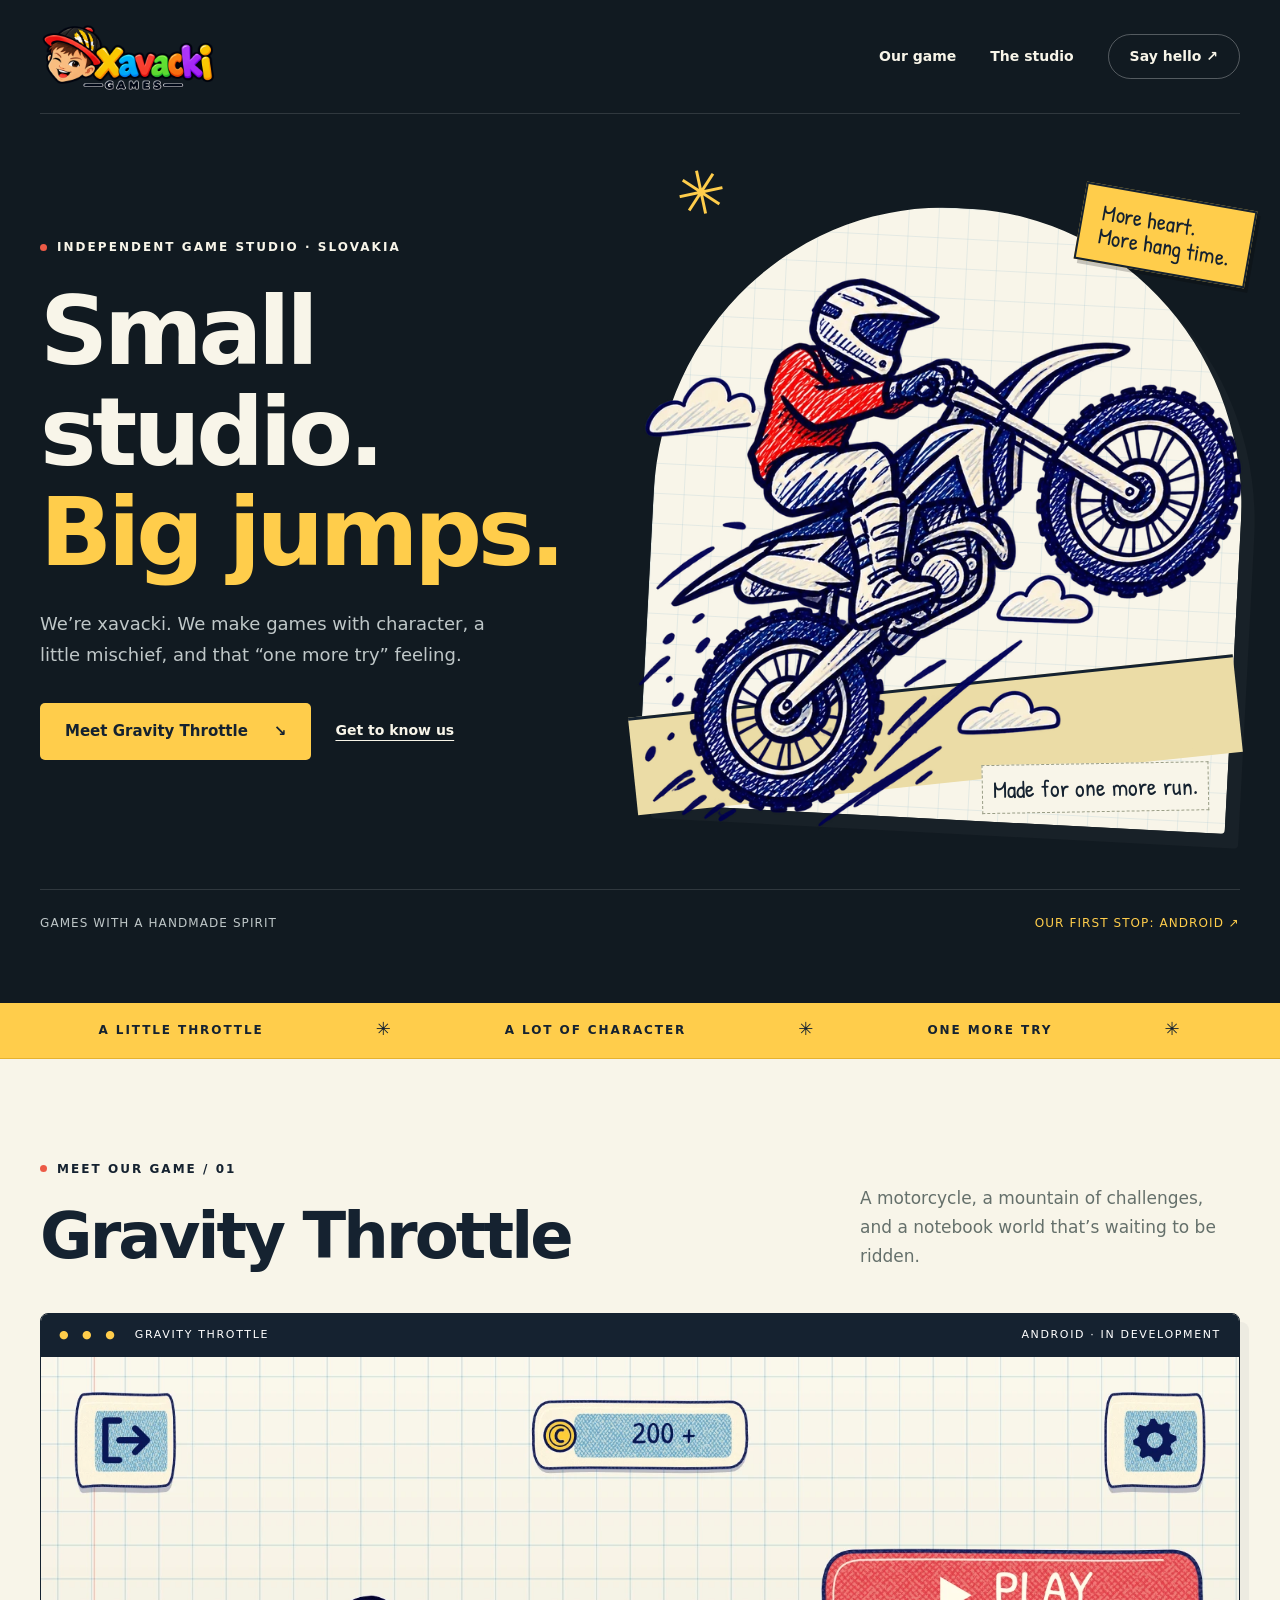
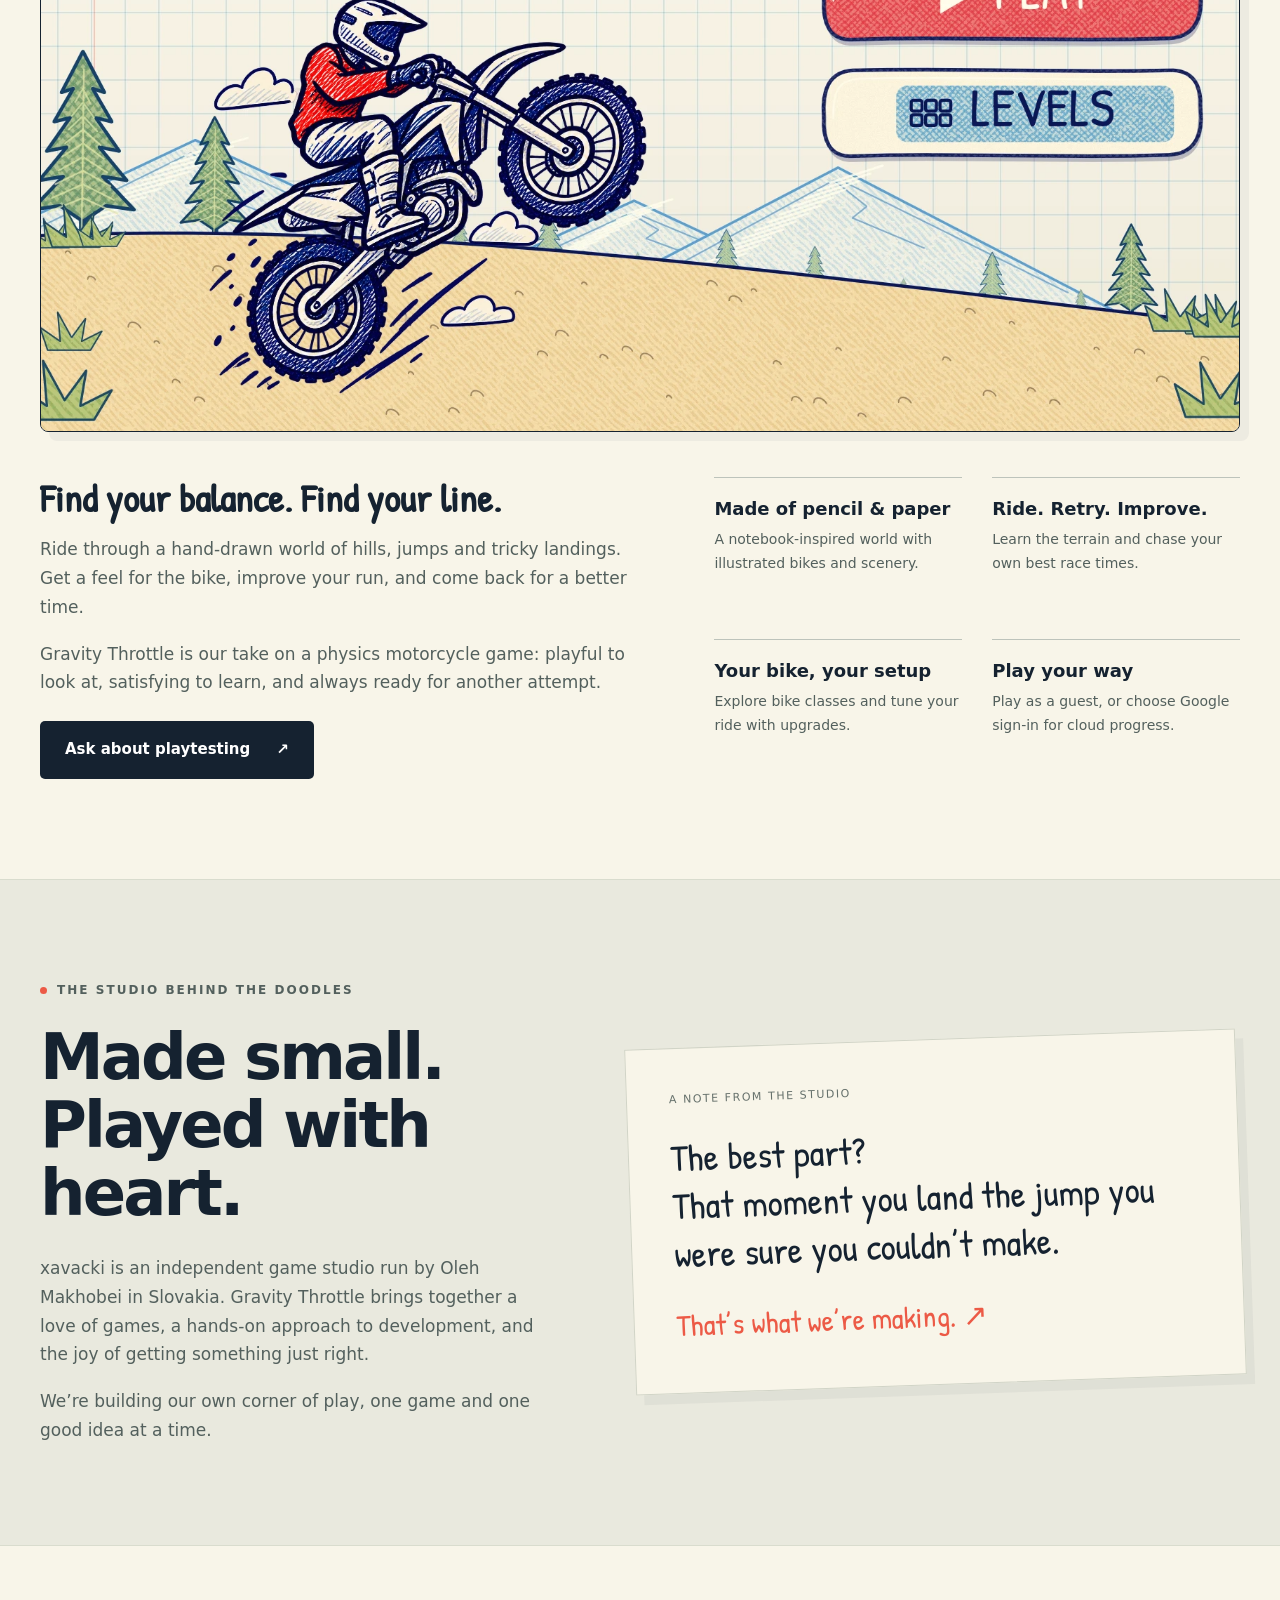
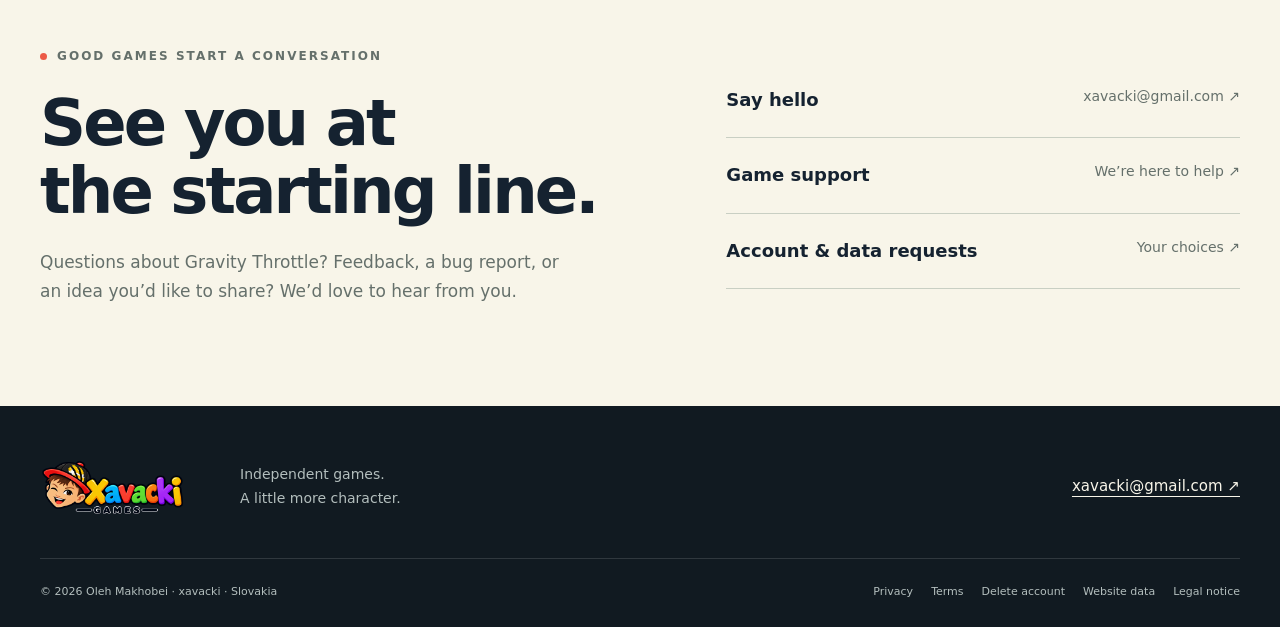
==== index.html @ e3f292e7 "Rebuild xavacki studio website and legal pages" ====
<!doctype html>
<html lang="en"><head><meta charset="utf-8"><meta name="viewport" content="width=device-width,initial-scale=1">
<title>xavacki games — Home of Gravity Throttle</title><meta name="description" content="An independent game studio in Slovakia. Meet Gravity Throttle, our hand-drawn motorcycle physics game for Android.">
<meta name="theme-color" content="#111a21"><link rel="canonical" href="https://xavacki.com/">
<meta property="og:title" content="xavacki games — Home of Gravity Throttle"><meta property="og:description" content="An independent game studio in Slovakia. Meet Gravity Throttle, our hand-drawn motorcycle physics game for Android.">
<meta property="og:type" content="website"><meta property="og:url" content="https://xavacki.com/"><meta property="og:image" content="https://xavacki.com/assets/gravity-throttle-home.webp">
<link rel="icon" href="assets/gravity-throttle-icon.png" type="image/png"><link rel="stylesheet" href="assets/site.css">
</head><body class="home-page"><a class="skip" href="#main">Skip to content</a>
<header class="site-header">
<div class="shell header-inner">
<a class="brand" href="index.html" aria-label="xavacki games home"><img src="assets/xavacki-games.webp" alt="xavacki games" width="190" height="96"></a>
<nav aria-label="Main navigation"><a href="index.html#game">Our game</a><a href="index.html#studio">The studio</a><a href="index.html#contact">Say hello <span aria-hidden="true">↗</span></a>
</nav>
</div>
</header>
<main id="main">
<section class="hero">
<div class="shell">
<div class="hero-grid">
<div class="hero-copy">
<p class="eyebrow">Independent game studio · Slovakia</p>
<h1>Small studio.<br><em>Big jumps.</em>
</h1>
<p>We’re xavacki. We make games with character, a little mischief, and that “one more try” feeling.</p>
<div class="hero-actions"><a class="button button-primary" href="#game">Meet Gravity Throttle <span aria-hidden="true">↘</span></a><a class="text-link" href="#studio">Get to know us</a>
</div>
</div>
<div class="hero-art"><span class="star" aria-hidden="true">✳</span>
<div class="art-paper"><img src="assets/gravity-rider.webp" width="768" height="768" alt="Gravity Throttle’s red-jacketed rider pulling a wheelie, drawn in the game’s pencil-sketch style" fetchpriority="high"><span class="art-label">Made for one more run.</span>
</div><span class="art-sticker" aria-hidden="true">More heart.<br>More hang time.</span>
</div>
</div>
<div class="hero-bottom"><span>Games with a handmade spirit</span><span>Our first stop: Android ↗</span>
</div>
</div>
</section>
<div class="ticker" aria-hidden="true">
<div class="shell ticker-inner"><span>A little throttle</span><b>✳</b><span>A lot of character</span><b>✳</b><span>One more try</span><b>✳</b>
</div>
</div>
<section class="section" id="game">
<div class="shell">
<div class="section-intro">
<div>
<p class="eyebrow">Meet our game / 01</p>
<h2>Gravity Throttle</h2>
</div>
<p>A motorcycle, a mountain of challenges, and a notebook world that’s waiting to be ridden.</p>
</div>
<figure class="game-frame" style="margin:0">
<figcaption class="frame-top"><span>Gravity Throttle</span><span>Android · In development</span>
</figcaption><img src="assets/gravity-throttle-home.webp" width="1708" height="960" alt="Gravity Throttle’s notebook-style home screen, with a motorcycle rider, mountain scenery and hand-drawn controls" loading="lazy">
</figure>
<div class="game-details">
<div>
<h3>Find your balance. Find your line.</h3>
<p>Ride through a hand-drawn world of hills, jumps and tricky landings. Get a feel for the bike, improve your run, and come back for a better time.</p>
<p>Gravity Throttle is our take on a physics motorcycle game: playful to look at, satisfying to learn, and always ready for another attempt.</p><a class="button button-dark" href="mailto:xavacki@gmail.com?subject=Gravity%20Throttle%20playtesting">Ask about playtesting <span aria-hidden="true">↗</span></a>
</div>
<div class="game-facts">
<div class="fact"><strong>Made of pencil &amp; paper</strong>
<p>A notebook-inspired world with illustrated bikes and scenery.</p>
</div>
<div class="fact"><strong>Ride. Retry. Improve.</strong>
<p>Learn the terrain and chase your own best race times.</p>
</div>
<div class="fact"><strong>Your bike, your setup</strong>
<p>Explore bike classes and tune your ride with upgrades.</p>
</div>
<div class="fact"><strong>Play your way</strong>
<p>Play as a guest, or choose Google sign-in for cloud progress.</p>
</div>
</div>
</div>
</div>
</section>
<section class="section studio" id="studio">
<div class="shell studio-grid">
<div>
<p class="eyebrow">The studio behind the doodles</p>
<h2>Made small.<br>Played with heart.</h2>
<p>xavacki is an independent game studio run by Oleh Makhobei in Slovakia. Gravity Throttle brings together a love of games, a hands-on approach to development, and the joy of getting something just right.</p>
<p>We’re building our own corner of play, one game and one good idea at a time.</p>
</div>
<div class="studio-note">
<p class="note-label">A note from the studio</p>
<p class="handwritten">The best part?<br>That moment you land the jump you were sure you couldn’t make.</p>
<p class="signature">That’s what we’re making. ↗</p>
</div>
</div>
</section>
<section class="section contact" id="contact">
<div class="shell contact-grid">
<div>
<p class="eyebrow">Good games start a conversation</p>
<h2>See you at<br>the starting line.</h2>
<p>Questions about Gravity Throttle? Feedback, a bug report, or an idea you’d like to share? We’d love to hear from you.</p>
</div>
<div class="contact-links"><a href="mailto:xavacki@gmail.com">Say hello <span>xavacki@gmail.com ↗</span></a><a href="mailto:xavacki@gmail.com?subject=Gravity%20Throttle%20support">Game support <span>We’re here to help ↗</span></a><a href="delete-account.html">Account &amp; data requests <span>Your choices ↗</span></a>
</div>
</div>
</section>
</main>
<footer class="site-footer">
<div class="shell footer-top"><a href="index.html" class="brand"><img src="assets/xavacki-games.webp" alt="xavacki games" width="160" height="80" loading="lazy"></a>
<p>Independent games.<br>A little more character.</p><a class="footer-contact" href="mailto:xavacki@gmail.com">xavacki@gmail.com ↗</a>
</div>
<div class="shell footer-bottom"><span>© 2026 Oleh Makhobei · xavacki · Slovakia</span>
<nav aria-label="Legal navigation"><a href="privacy.html">Privacy</a><a href="termsofservice.html">Terms</a><a href="delete-account.html">Delete account</a><a href="cookies.html">Website data</a><a href="legal-notice.html">Legal notice</a>
</nav>
</div>
</footer></body></html>
---- assets/site.css ----
@font-face{font-family:Patrick Hand;src:url(patrick-hand.ttf) format("truetype");font-display:swap}
:root{--ink:#152230;--dark:#111a21;--cream:#f8f5e9;--yellow:#ffcd4b;--red:#ec5a46;--blue:#a6d5e5;--line:#d9d9cb;--muted:#65706b;color-scheme:light}*{box-sizing:border-box}html{scroll-behavior:smooth;scroll-padding-top:110px}body{margin:0;background:var(--cream);color:var(--ink);font:17px/1.7 system-ui,-apple-system,BlinkMacSystemFont,"Segoe UI",sans-serif}img{max-width:100%;height:auto;display:block}a{color:inherit;text-underline-offset:5px}button,a{-webkit-tap-highlight-color:transparent}a:focus-visible,summary:focus-visible{outline:3px solid var(--red);outline-offset:6px}h1,h2,h3,p{margin:0}h1,h2,h3{line-height:1.06;letter-spacing:-.045em}h1{font-size:clamp(64px,7.4vw,112px);font-weight:850}h2{font-size:clamp(42px,5vw,68px);font-weight:800}h3{font-size:26px;letter-spacing:-.025em}p+p{margin-top:18px}.shell{width:min(1240px,calc(100% - 80px));margin-inline:auto}.skip{position:absolute;top:-100px;left:16px;z-index:20;padding:12px;background:var(--yellow)}.skip:focus{top:12px}.site-header{position:relative;background:var(--dark);color:var(--cream);z-index:5}.header-inner{height:114px;display:flex;align-items:center;justify-content:space-between;border-bottom:1px solid #ffffff21;gap:30px}.brand{display:block;flex-shrink:0}.brand img{width:176px}.site-header nav{display:flex;gap:34px;align-items:center;font-size:14px;font-weight:650}.site-header nav a{text-decoration:none}.site-header nav a:last-child{border:1px solid #ffffff48;border-radius:100px;padding:10px 21px}.site-header nav a:hover{color:var(--yellow)}.hero{background:var(--dark);color:var(--cream);padding:54px 0 70px;overflow:hidden}.hero-grid{display:grid;grid-template-columns:1fr 1fr;gap:25px;align-items:center}.eyebrow{font-size:12px;font-weight:750;letter-spacing:.17em;text-transform:uppercase;display:flex;align-items:center;gap:10px;margin-bottom:24px}.eyebrow::before{content:"";display:inline-block;width:7px;height:7px;border-radius:50%;background:var(--red)}.hero h1 em{font-style:normal;color:var(--yellow)}.hero-copy>p:not(.eyebrow){max-width:460px;color:#bfc7c8;margin-top:27px;font-size:18px;line-height:1.7}.hero-actions{display:flex;flex-wrap:wrap;gap:24px;align-items:center;margin-top:32px}.button{display:inline-flex;align-items:center;justify-content:center;gap:26px;padding:15px 24px;border:1px solid transparent;border-radius:5px;font-size:15px;font-weight:750;text-decoration:none;transition:transform .2s,background .2s}.button:hover{transform:translateY(-3px)}.button-primary{background:var(--yellow);color:var(--ink)}.button-dark{background:var(--ink);color:white}.text-link{font-size:14px;font-weight:650}.hero-art{position:relative;padding:40px 0 10px;min-width:0}.art-paper{position:relative;isolation:isolate;background-color:var(--cream);background-image:linear-gradient(#acc9d344 1px,transparent 1px),linear-gradient(90deg,#acc9d344 1px,transparent 1px);background-size:30px 30px;border-radius:49% 49% 4px 4px;aspect-ratio:1/1.04;transform:rotate(3deg);box-shadow:14px 14px 0 #ffffff08}.art-paper::after{content:"";position:absolute;inset:auto -10px 35px -10px;height:95px;border-top:3px solid var(--ink);background:#ebdca6;transform:rotate(-9deg);z-index:-1}.art-paper img{position:absolute;inset:1% -3% auto;width:105%;max-width:110%;transform:rotate(-3deg)}.art-label{position:absolute;bottom:27px;left:5%;font-family:Patrick Hand,cursive;color:var(--ink);font-size:30px;transform:rotate(-6deg)}.art-sticker{position:absolute;right:-12px;top:28px;background:var(--yellow);border:2px solid var(--ink);color:var(--ink);padding:13px 18px;transform:rotate(10deg);font-family:Patrick Hand,cursive;font-size:23px;line-height:1.05;box-shadow:4px 4px 0 #0003}.star{position:absolute;top:-5px;left:4%;font-size:60px;color:var(--yellow);transform:rotate(-12deg);line-height:1}.hero-bottom{display:flex;align-items:center;justify-content:space-between;margin-top:60px;padding-top:23px;border-top:1px solid #ffffff21;color:#bfc7c8;font-size:12px;letter-spacing:.09em;text-transform:uppercase;gap:20px}.hero-bottom span:last-child{color:var(--yellow)}.ticker{background:var(--yellow);border-bottom:1px solid #e5b22f;overflow:hidden}.ticker-inner{display:flex;justify-content:space-around;gap:35px;white-space:nowrap;padding:17px 20px;text-transform:uppercase;letter-spacing:.16em;font-weight:750;font-size:12px}.ticker b{font-size:18px;line-height:1}.section{padding:100px 0}.section-intro{display:flex;align-items:flex-end;justify-content:space-between;gap:45px;margin-bottom:42px}.section-intro>p{max-width:380px;color:var(--muted)}.section-intro h2{max-width:650px}.game-frame{border:1px solid var(--ink);border-radius:8px;overflow:hidden;background:#ede8d7;box-shadow:9px 9px 0 #1522300b}.frame-top{display:flex;justify-content:space-between;padding:12px 18px;background:var(--ink);color:white;font-size:11px;letter-spacing:.15em;text-transform:uppercase;gap:15px}.frame-top span:first-child::before{content:"● ● ●";color:var(--yellow);letter-spacing:5px;margin-right:15px}.game-frame img{width:100%;aspect-ratio:16/9;object-fit:cover}.game-details{display:grid;grid-template-columns:1.15fr 1fr;gap:70px;margin-top:45px}.game-details h3{font-family:Patrick Hand,cursive;font-size:39px;letter-spacing:0;margin-bottom:17px}.game-details p{color:#53605d}.game-details .button{margin-top:24px}.game-facts{display:grid;grid-template-columns:1fr 1fr;gap:22px 30px}.fact{padding-top:18px;border-top:1px solid #bdc3bb}.fact strong{display:block;font-size:18px;line-height:1.4;margin-bottom:7px}.fact p{font-size:14px}.studio{background:#e9e9de;border-block:1px solid #d9dcce}.studio-grid{display:grid;grid-template-columns:.9fr 1.1fr;gap:90px;align-items:center}.studio h2{margin-bottom:26px}.studio p{color:#53605d}.studio-note{padding:42px;background:var(--cream);border:1px solid #d1d4c7;transform:rotate(-2deg);box-shadow:8px 10px 0 #1522300b}.studio-note .handwritten{font-family:Patrick Hand,cursive;font-size:37px;line-height:1.3;letter-spacing:0;color:var(--ink)}.studio-note .note-label{font-size:11px;letter-spacing:.14em;text-transform:uppercase;margin-bottom:24px;color:var(--muted)}.studio-note .signature{font-family:Patrick Hand,cursive;color:var(--red);font-size:30px;margin-top:22px}.contact-grid{display:grid;grid-template-columns:1.2fr 1fr;gap:70px;align-items:center}.contact h2{margin-bottom:22px}.contact p{max-width:530px;color:var(--muted)}.contact-links{display:grid;gap:0}.contact-links a{padding:22px 0;border-bottom:1px solid #c9cfc3;text-decoration:none;display:flex;justify-content:space-between;font-size:18px;font-weight:650}.contact-links a span{font-weight:400;color:var(--muted);font-size:14px}.site-footer{background:var(--dark);color:var(--cream);padding:45px 0 25px}.footer-top{display:flex;align-items:center;gap:55px;padding-bottom:35px}.footer-top .brand img{width:145px}.footer-top p{font-size:14px;color:#b3bebd}.footer-contact{margin-left:auto;font-size:15px}.footer-bottom{border-top:1px solid #ffffff21;padding-top:24px;display:flex;justify-content:space-between;gap:24px;font-size:11px;color:#b3bebd}.footer-bottom nav{display:flex;flex-wrap:wrap;gap:18px}.footer-bottom a{text-decoration:none}.footer-bottom a:hover{color:var(--yellow)}
.legal-hero{background:var(--dark);color:var(--cream);padding:48px 0 52px}.legal-hero h1{font-size:clamp(48px,6vw,76px);max-width:850px}.legal-hero p:last-child{margin-top:20px;color:#c1c8c9;max-width:700px}.legal-layout{display:grid;grid-template-columns:235px minmax(0,1fr);gap:75px;padding-block:65px 95px}.legal-aside{font-size:13px}.legal-aside>div{position:sticky;top:35px}.legal-aside p{font-size:11px;letter-spacing:.12em;font-weight:750;text-transform:uppercase;margin-bottom:18px}.legal-aside nav{display:grid;gap:11px}.legal-aside a{text-decoration:none;color:#56625d}.legal-aside a:hover{color:var(--red)}.legal-copy{min-width:0;max-width:860px}.legal-copy section{scroll-margin-top:30px;margin-bottom:40px;padding-bottom:36px;border-bottom:1px solid var(--line)}.legal-copy h2{font-size:29px;line-height:1.25;letter-spacing:-.025em;margin-bottom:18px}.legal-copy h3{font-size:19px;line-height:1.4;letter-spacing:0;margin:22px 0 10px}.legal-copy p,.legal-copy li{font-size:16px;line-height:1.85}.legal-copy ul{padding-left:23px}.legal-copy li+li{margin-top:9px}.legal-copy a{overflow-wrap:anywhere}.legal-copy address{font-style:normal}.notice{background:#e8efe4;border-left:3px solid #73976d;padding:21px 24px;margin-bottom:34px;font-size:15px;line-height:1.7}.notice strong{display:block;margin-bottom:6px}.table-wrap{overflow-x:auto;margin:22px 0}table{border-collapse:collapse;width:100%;font-size:14px;text-align:left}th,td{padding:15px 13px;vertical-align:top;border-bottom:1px solid var(--line)}th{background:#e9e9df;white-space:nowrap}td:first-child{font-weight:650;width:25%}.legal-copy .button{margin:12px 0}.small{font-size:13px;color:var(--muted)}.legal-copy details{border:1px solid var(--line);padding:18px 20px;margin-top:18px}.legal-copy summary{cursor:pointer;font-weight:650}.legal-copy details p{margin-top:15px}
@media(min-width:1500px){.hero{padding-top:70px;padding-bottom:80px}.hero-grid{gap:70px}}@media(max-width:1000px){.shell{width:calc(100% - 48px)}.hero-grid{gap:20px}h1{font-size:75px}.hero-copy>p:not(.eyebrow){font-size:16px}.art-sticker{right:-5px;font-size:20px}.section{padding:75px 0}.studio-grid,.contact-grid{gap:45px}.game-details{gap:40px}.legal-layout{grid-template-columns:190px minmax(0,1fr);gap:35px}.footer-bottom{flex-direction:column}}
@media(max-width:700px){.shell{width:calc(100% - 40px)}.header-inner{height:auto;min-height:96px;gap:20px;padding:13px 0}.brand img{width:135px}.site-header nav{gap:16px;font-size:12px}.site-header nav a:last-child{padding:0;border:0}.site-header nav a:nth-child(2){display:none}.hero{padding:37px 0 30px}.hero-grid{grid-template-columns:1fr;gap:12px}.hero-copy{max-width:520px}h1{font-size:clamp(62px,13vw,88px)}.hero .eyebrow{margin-bottom:22px;font-size:10px}.hero-copy>p:not(.eyebrow){margin-top:22px;max-width:450px}.hero-art{width:min(440px,95%);margin:5px auto 0;padding-top:20px}.art-paper{aspect-ratio:1.13}.art-paper img{width:92%;inset:-3% 4% auto}.art-label{bottom:20px;font-size:27px}.art-sticker{top:7px}.star{top:0;font-size:42px}.hero-bottom{margin-top:38px;font-size:10px;align-items:flex-start}.ticker-inner{justify-content:space-between;gap:22px;font-size:10px;padding:14px 0}.ticker-inner span:nth-of-type(3),.ticker-inner b:last-child{display:none}.section{padding:60px 0}.section-intro{display:block;margin-bottom:28px}.section-intro>p{margin-top:20px}.section-intro h2{font-size:44px}.game-frame{box-shadow:5px 6px 0 #1522300b}.frame-top{font-size:9px;padding:12px}.frame-top span:first-child::before{display:none}.game-details{grid-template-columns:1fr;gap:35px;margin-top:32px}.game-details h3{font-size:34px}.game-facts{gap:20px}.studio-grid,.contact-grid{grid-template-columns:1fr;gap:38px}.studio-note{padding:29px}.studio-note .handwritten{font-size:31px}.contact-links a{font-size:16px}.contact-links a span{font-size:12px}.footer-top{gap:25px;flex-wrap:wrap}.footer-top .brand img{width:130px}.footer-contact{margin-left:0;font-size:14px;width:100%}.footer-bottom nav{gap:14px}.legal-hero{padding:35px 0}.legal-hero h1{font-size:48px}.legal-layout{grid-template-columns:1fr;gap:30px;padding-block:30px 50px}.legal-aside>div{position:static}.legal-aside nav{display:flex;flex-wrap:wrap;gap:10px 19px;padding-bottom:24px;border-bottom:1px solid var(--line)}.legal-copy h2{font-size:26px}.legal-copy p,.legal-copy li{font-size:15px}.legal-copy section{margin-bottom:28px;padding-bottom:28px}.notice{padding:18px}.legal-copy table{min-width:500px}}
@media(prefers-reduced-motion:reduce){html{scroll-behavior:auto}.button{transition:none}.button:hover{transform:none}}@media print{.site-header,.site-footer,.legal-aside,.skip{display:none}.legal-hero{background:white;color:black;padding:0}.shell{width:100%}.legal-layout{display:block;padding:20px 0}.legal-copy{max-width:none}.legal-copy p,.legal-copy li{font-size:11pt}body{background:white;color:black}.legal-copy h2{break-after:avoid}.legal-copy section{break-inside:auto}}

.art-label{z-index:2;left:auto;right:18px;bottom:15px;padding:3px 10px;font-size:24px;background:var(--cream);border:1px dashed #9a9e87;transform:rotate(-4deg)}
@media(max-width:700px){.art-label{right:12px;bottom:12px;font-size:22px}}
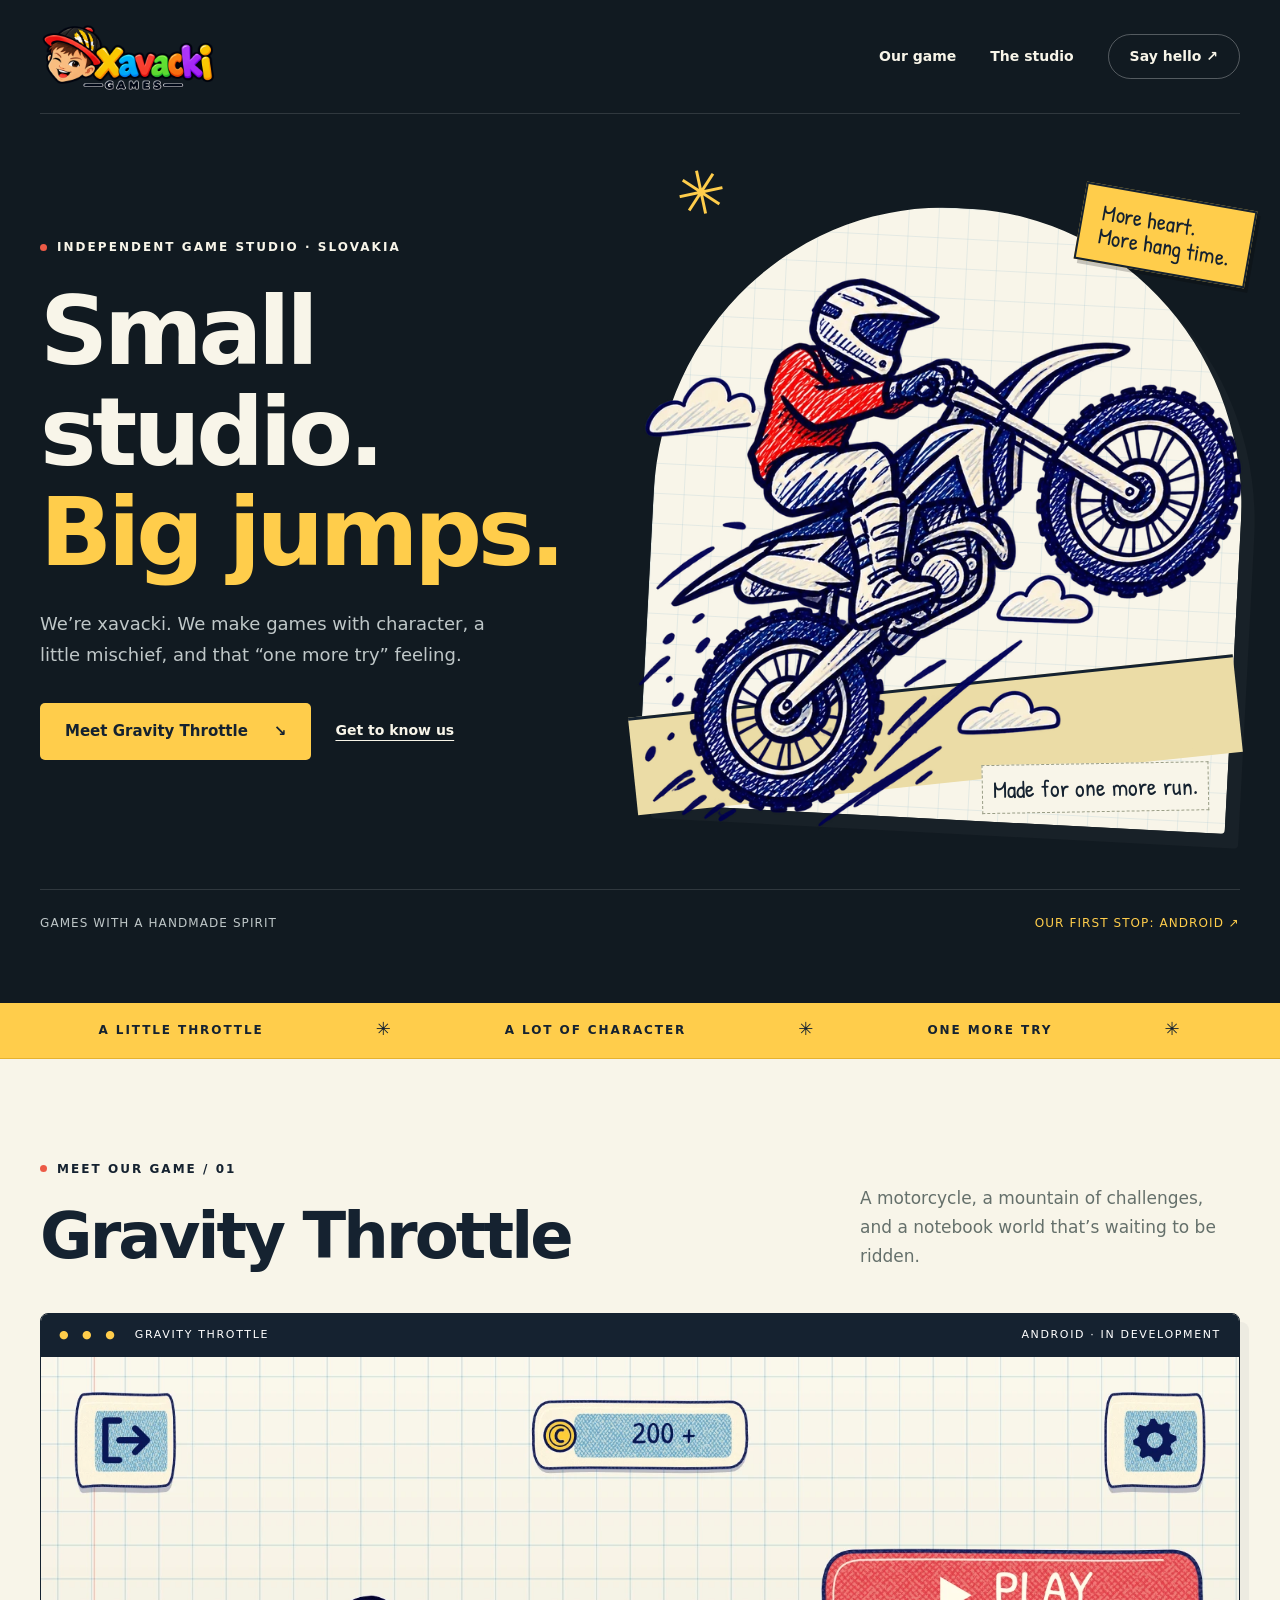
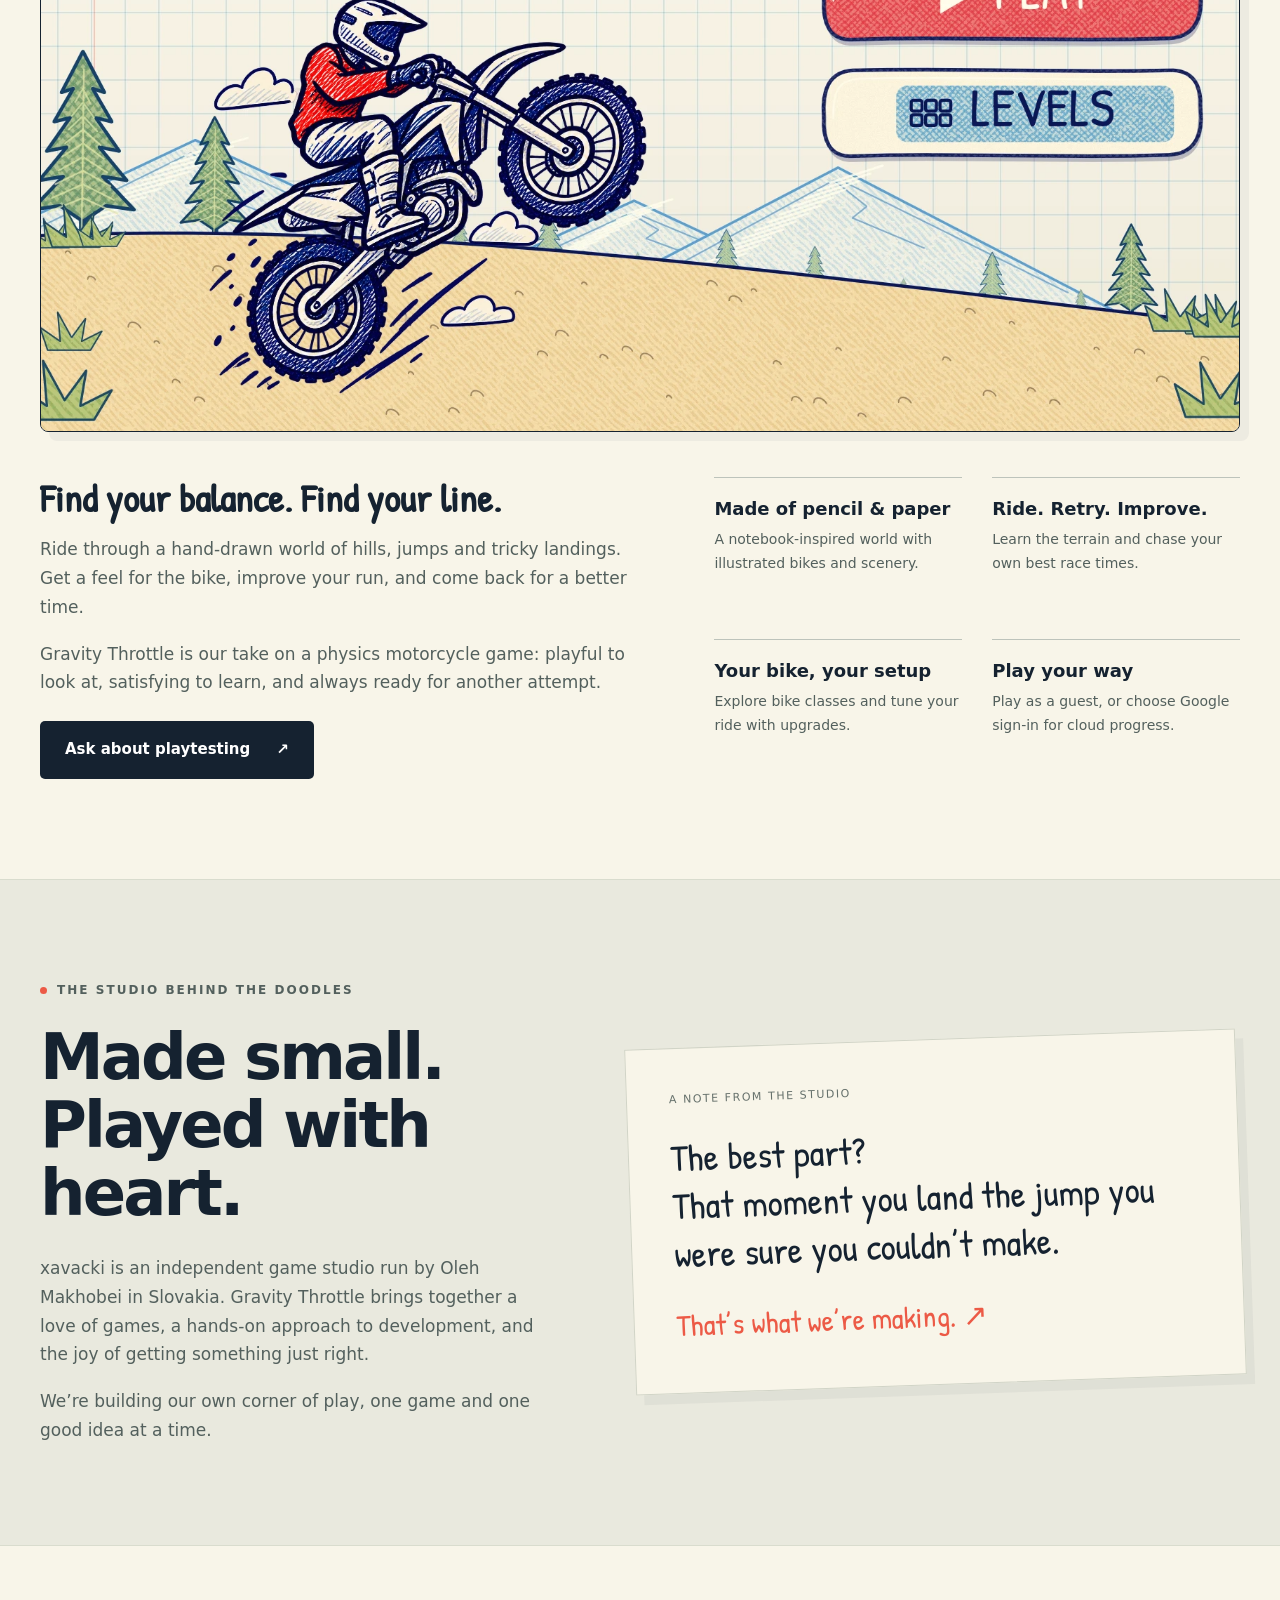
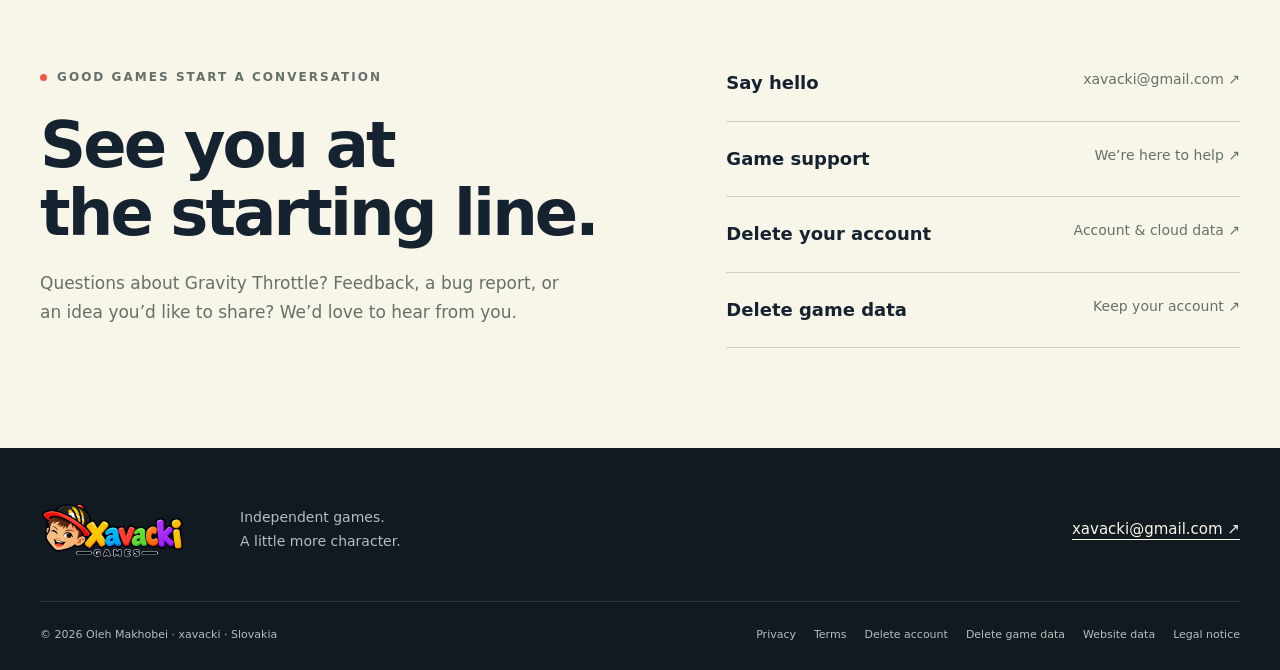
==== commit c6539695: "Add game data deletion request page" ====
--- a/index.html
+++ b/index.html
@@ -96,7 +96,7 @@
 <h2>See you at<br>the starting line.</h2>
 <p>Questions about Gravity Throttle? Feedback, a bug report, or an idea you’d like to share? We’d love to hear from you.</p>
 </div>
-<div class="contact-links"><a href="mailto:xavacki@gmail.com">Say hello <span>xavacki@gmail.com ↗</span></a><a href="mailto:xavacki@gmail.com?subject=Gravity%20Throttle%20support">Game support <span>We’re here to help ↗</span></a><a href="delete-account.html">Account &amp; data requests <span>Your choices ↗</span></a>
+<div class="contact-links"><a href="mailto:xavacki@gmail.com">Say hello <span>xavacki@gmail.com ↗</span></a><a href="mailto:xavacki@gmail.com?subject=Gravity%20Throttle%20support">Game support <span>We’re here to help ↗</span></a><a href="delete-account.html">Delete your account <span>Account &amp; cloud data ↗</span></a><a href="delete-data.html">Delete game data <span>Keep your account ↗</span></a>
 </div>
 </div>
 </section>
@@ -106,7 +106,7 @@
 <p>Independent games.<br>A little more character.</p><a class="footer-contact" href="mailto:xavacki@gmail.com">xavacki@gmail.com ↗</a>
 </div>
 <div class="shell footer-bottom"><span>© 2026 Oleh Makhobei · xavacki · Slovakia</span>
-<nav aria-label="Legal navigation"><a href="privacy.html">Privacy</a><a href="termsofservice.html">Terms</a><a href="delete-account.html">Delete account</a><a href="cookies.html">Website data</a><a href="legal-notice.html">Legal notice</a>
+<nav aria-label="Legal navigation"><a href="privacy.html">Privacy</a><a href="termsofservice.html">Terms</a><a href="delete-account.html">Delete account</a><a href="delete-data.html">Delete game data</a><a href="cookies.html">Website data</a><a href="legal-notice.html">Legal notice</a>
 </nav>
 </div>
 </footer></body></html>
